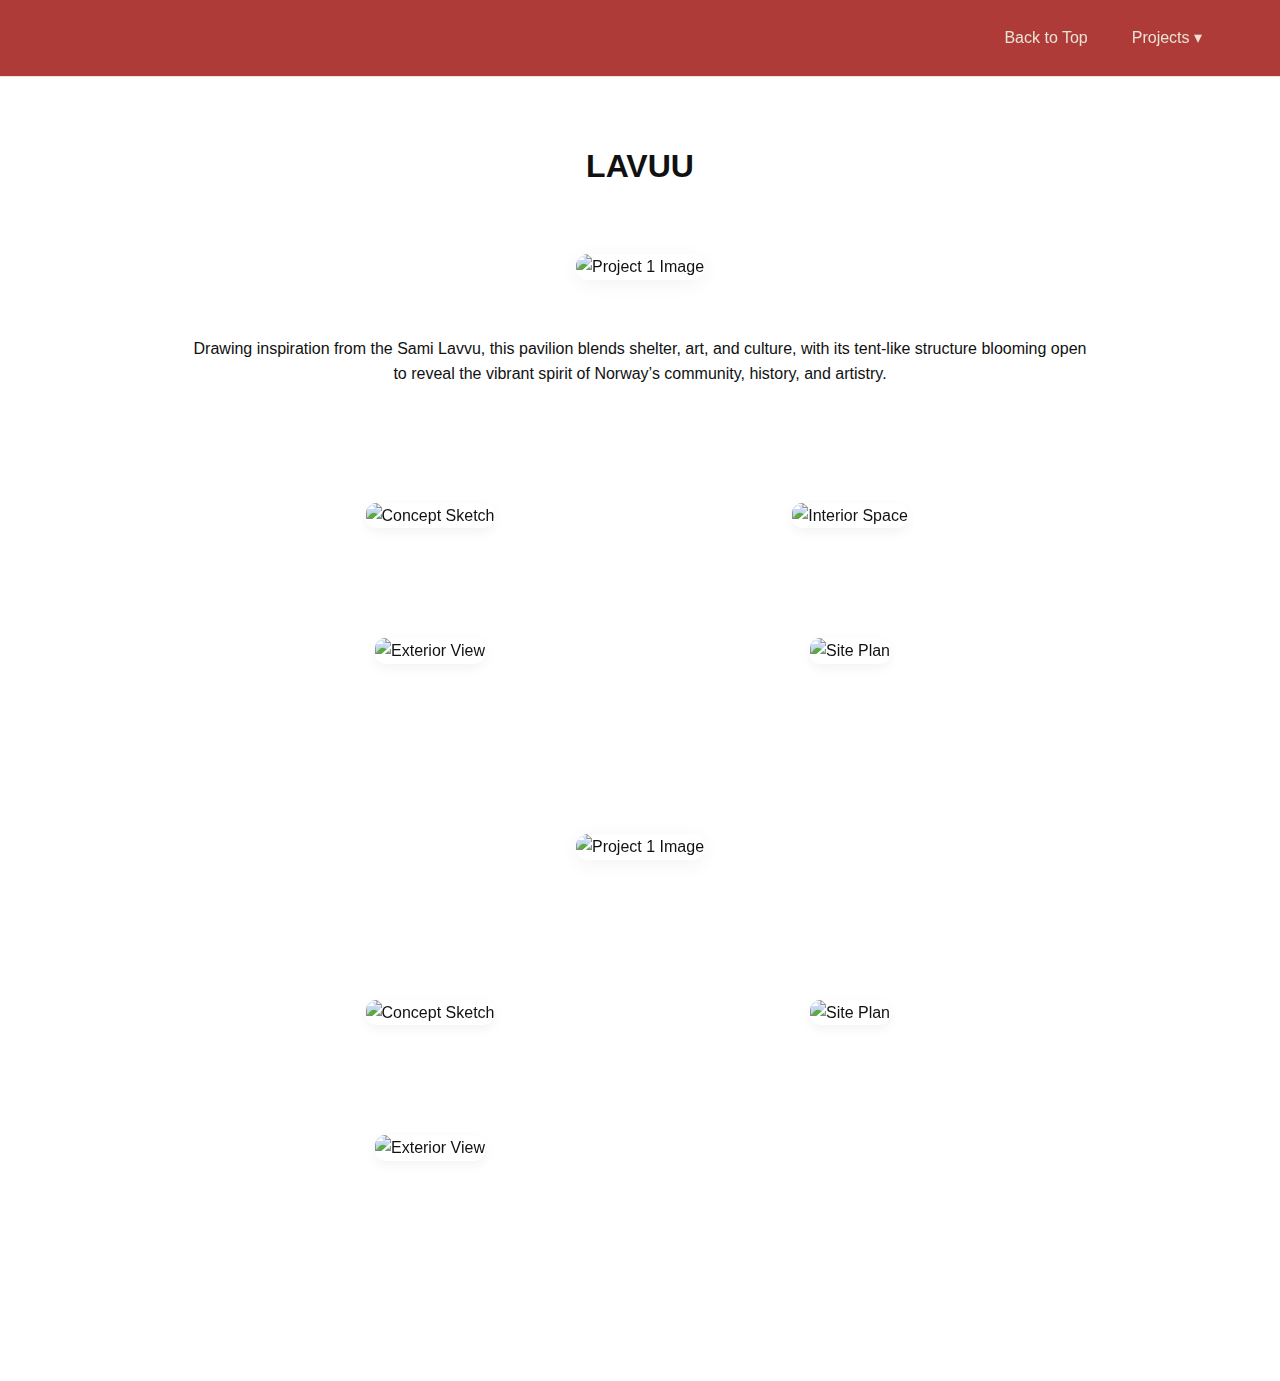
==== project3.html @ d080ab5f "Add files via upload" ====
<!DOCTYPE html>
<html lang="en">
<head>
  <meta charset="UTF-8" />
  <meta name="viewport" content="width=device-width, initial-scale=1.0"/>
  <title>Project 1 | Razan Alzouabi Portfolio</title>
  <link rel="stylesheet" href="styles.css" />
</head>
<body>
    <header class="navbar">
        <div class="logo">
          <a href="index.html" class="logo-link">Razan Alzouabi</a>
        </div>
        
        <nav class="nav-right">
          <ul class="nav-links">
            <li><a href="#top">Back to Top</a></li>
            <li class="dropdown">
              <button onclick="toggleMenu()" class="dropdown-toggle">Projects ▾</button>
              <ul class="dropdown-menu" id="projectDropdown">
                <li><a href="project1.html">Gateway Station</a></li>
                <li><a href="project2.html">House Revolution</a></li>
                <li><a href="project4.html">Occursus</a></li>
                <li><a href="project5.html">Capsule</a></li>
              </ul>
            </li>
          </ul>
        </nav>
      </header>

  <section class="project-detail">
    <div class="project-detail-container">
      <h1>LAVUU</h1>
      <img src="assets/LAVUU/Cover1.jpeg" alt="Project 1 Image" />
      <p>Drawing inspiration from the Sami Lavvu, this pavilion blends shelter, art, and culture, with its
        tent-like structure blooming open to reveal the vibrant spirit of Norway’s community, history, and
        artistry.</p>
        <div class="masonry-grid">
        <div class="masonry-item">
          <img src="assets/LAVUU/image1.jpeg" alt="Concept Sketch">
          
        </div>
        <div class="masonry-item">
          <img src="assets/LAVUU/image2.jpeg" alt="Exterior View">
          
        </div>
        <div class="masonry-item">
          <img src="assets/LAVUU/image3.jpeg" alt="Interior Space">
          
        </div>
        <div class="masonry-item">
          <img src="assets/LAVUU/image4.jpeg" alt="Site Plan">
          
        </div>
      </div>
      <div class="project-detail-container">
        
      <img src="assets/LAVUU/cover2.jpeg" alt="Project 1 Image" />
      
        <div class="masonry-grid">
            <div class="masonry-item">
              <img src="assets/LAVUU/image4.jpeg" alt="Concept Sketch">
              
            </div>
            <div class="masonry-item">
              <img src="assets/LAVUU/image5.jpeg" alt="Exterior View">
              
            </div>
            <div class="masonry-item">
              <img src="assets/LAVUU/image6.jpeg" alt="Site Plan">
              
           </div>
          </div>
    </div>
  </section>
  <!-- Lightbox Zoom Script -->
<script>
    document.querySelectorAll(".masonry-item img").forEach(img => {
      img.addEventListener("click", () => {
        const overlay = document.createElement("div");
        overlay.style = `
          position: fixed;
          top: 0; left: 0;
          width: 100vw;
          height: 100vh;
          background: rgba(0,0,0,0.9);
          display: flex;
          justify-content: center;
          align-items: center;
          z-index: 9999;
        `;
  
        const zoomedImg = document.createElement("img");
        zoomedImg.src = img.src;
        zoomedImg.style = `
          max-width: 90%;
          max-height: 90%;
          border-radius: 8px;
          box-shadow: 0 0 20px rgba(0,0,0,0.5);
        `;
  
        overlay.appendChild(zoomedImg);
        document.body.appendChild(overlay);
  
        overlay.addEventListener("click", () => overlay.remove());
      });
    });
  </script>
  <script>
    function toggleMenu() {
      const dropdown = document.getElementById('projectDropdown');
      dropdown.classList.toggle('show');
    }
  
    // Optional: Close menu when clicking outside
    window.addEventListener('click', function (e) {
      const toggle = document.querySelector('.dropdown-toggle');
      const menu = document.getElementById('projectDropdown');
      if (!toggle.contains(e.target) && !menu.contains(e.target)) {
        menu.classList.remove('show');
      }
    });
  </script>
</body>
</html>
---- styles.css ----
/* General Styles */
@font-face {
  font-family: 'MonumentGroteskMono';
  src: url('assets/fonts/monument-grotesk-mono.ttf') format('truetype');
  font-weight: normal;
  font-style: normal;
}

body {
  margin: 0;
  font-family: 'MonumentGroteskMono', 'Inter', sans-serif;
  background-color: #FCF5EB;
  color: #AA302D;
  line-height: 1.6;
}

html {
  scroll-behavior: smooth;
}

/* Navbar */
.navbar {
  display: flex;
  justify-content: space-between;
  align-items: center;
  padding: 20px 5%;
  position: fixed;
  width: 100%;
  top: 0;
  left: 0;
  background: rgba(170, 48, 45, 0.95);
  border-bottom: 1px solid #EAE3D6;
  z-index: 1000;
  box-sizing: border-box;
}

.logo-link {
  color: #EAE3D6;
  text-decoration: none;
  font-size: 1.4rem;
  letter-spacing: 0.5px;
  display: inline-block;
  opacity: 0;
  transform: translateY(-10px);
  animation: logoFadeSlide 2s ease-out forwards;
}

.logo-link:hover {
  color: #fff;
}

@keyframes logoFadeSlide {
  to {
    opacity: 1;
    transform: translateY(0);
  }
}

/* Right-aligned nav wrapper */
.nav-right {
  margin-left: auto;
  display: flex;
  align-items: center;
}

.nav-links {
  display: flex;
  gap: 15px;
  list-style: none;
  padding: 0;
  margin: 0;
  align-items: center;
}

.nav-links a {
  text-decoration: none;
  color: #EAE3D6;
  font-weight: 500;
  padding: 8px 14px;
  border: 1px solid transparent;
  border-radius: 20px;
  transition: all 0.3s ease;
  white-space: nowrap;
}

.nav-links a:hover {
  color: #AA302D;
  background-color: #EAE3D6;
  border-color: #EAE3D6;
}

/* Dropdown menu in nav */
.dropdown {
  position: relative;
}

.dropdown-toggle {
  background: none;
  border: none;
  color: #EAE3D6;
  font-weight: 500;
  cursor: pointer;
  font-size: 1rem;
  padding: 8px 14px;
}

.dropdown-menu {
  display: none;
  position: absolute;
  top: 35px;
  right: 0;
  background-color: #AA302D;
  padding: 10px;
  border-radius: 8px;
  box-shadow: 0 4px 12px rgba(0, 0, 0, 0.1);
  z-index: 1000;
}

.dropdown-menu.show {
  display: block;
}

.dropdown-menu li {
  list-style: none;
  margin: 8px 0;
}

.dropdown-menu a {
  text-decoration: none;
  color: #EAE3D6;
  font-size: 0.95rem;
}

.dropdown-menu a:hover {
  color: #fff;
}

/* Hamburger Menu */
.hamburger {
  font-size: 1.8rem;
  color: #EAE3D6;
  cursor: pointer;
  display: none;
  padding: 10px;
  user-select: none;
  z-index: 1002;
}

/* Hero Section */
.hero {
  height: 100vh;
  display: flex;
  align-items: center;
  justify-content: center;
  background: url('assets/images/raz1.jpeg') no-repeat center center/cover;
  text-align: center;
  color: #fff;
  padding: 0 20px;
  position: relative;
}

.hero::before {
  content: "";
  position: absolute;
  top: 0;
  left: 0;
  width: 100%;
  height: 100%;
  background: rgba(0, 0, 0, 0.4);
  z-index: -1;
}

.hero-text {
  position: relative;
  z-index: 1;
}

.hero-text h1 {
  font-size: 3rem;
  margin-bottom: 10px;
}

.hero-text p {
  font-size: 1.2rem;
  opacity: 0.9;
}

/* Section Padding */
.hero,
.projects-preview,
.about-section,
.contact-section,
.project-detail {
  padding-top: 120px;
}

/* Project Grid */
.project-grid {
  display: grid;
  grid-template-columns: repeat(auto-fit, minmax(250px, 1fr));
  gap: 30px;
  max-width: 1200px;
  margin: 0 auto;
  border-top: 1px solid #AA302D;
}

.project-card {
  text-decoration: none;
  color: inherit;
  display: block;
  border-top: 1px solid #AA302D;
}

.project-card img {
  width: 100%;
  height: 200px;
  object-fit: cover;
  border-radius: 12px;
  box-shadow: 0 4px 20px rgba(0, 0, 0, 0.05);
  transition: transform 0.3s ease, box-shadow 0.3s ease;
  border-top: 1px solid #AA302D;
}

.project-card h3 {
  font-size: 1.1rem;
  font-weight: 600;
  text-align: center;
  margin-top: 10px;
  color: #AA302D;
  border-top: 1px solid #AA302D;
}

.project-card:hover img {
  transform: translateY(-5px);
  box-shadow: 0 8px 20px rgba(0, 0, 0, 0.1);
}

/* Project Tiles (Optional Masonry Style) */
.project-tiles {
  display: flex;
  justify-content: center;
  flex-wrap: wrap;
  gap: 30px;
  padding-top: 40px;
}

.tile {
  width: 180px;
  text-align: center;
  text-decoration: none;
  color: #AA302D;
  transition: transform 0.3s ease;
}

.tile img {
  width: 100%;
  height: 450px;
  object-fit: cover;
  filter: grayscale(100%);
  box-shadow: 0 4px 12px rgba(0, 0, 0, 0.08);
  transition: transform 0.3s ease, filter 0.3s ease;
}

.tile:hover img {
  transform: scale(1.03);
  filter: grayscale(0%);
}

.tile p {
  margin-top: 10px;
  font-size: 0.95rem;
  font-weight: 500;
}

/* About Section */
.about-section {
  padding: 120px 40px;
  background-color: #FCF5EB;
  border-top: 1px solid #AA302D;
}

.about-container {
  display: flex;
  flex-direction: column;
  align-items: center;
  max-width: 1000px;
  margin: 0 auto;
  gap: 40px;
}

.about-image img {
  width: 300px;
  height: 250px;
  border-radius: 4px; /* minimal rounding for rectangle */
  object-fit: cover;
  box-shadow: 0 10px 30px rgba(0, 0, 0, 0.1);
  transition: transform 0.3s ease;
}

.about-image img:hover {
  transform: scale(1.05);
}

.about-text {
  text-align: center;
  font-weight: 600;
}

.about-text h2 {
  font-size: 2rem;
  margin-bottom: 20px;
}

.about-text p {
  font-size: 1.1rem;
  line-height: 1.8;
  max-width: 700px;
  margin: 0 auto 20px;
}

/* Contact Section */
.contact-section {
  padding: 120px 40px;
  background-color: #FCF5EB;
  border-top: 1px solid #AA302D;
  text-align: center;
}

.contact-container {
  max-width: 700px;
  margin: 0 auto;
}

.contact-section h2 {
  font-size: 2rem;
  margin-bottom: 20px;
}

.contact-section p {
  font-size: 1.1rem;
  margin-bottom: 40px;
  border-top: 1px solid #AA302D;
  color: #333;
}

.contact-links {
  display: flex;
  flex-direction: column;
  gap: 15px;
}

.contact-links a {
  font-size: 1rem;
  text-decoration: none;
  color: #111;
  transition: color 0.3s ease;
}

.contact-links a:hover {
  color: #666;
}

@media (min-width: 600px) {
  .contact-links {
    flex-direction: row;
    justify-content: center;
  }

  .contact-links a {
    margin: 0 10px;
  }
}

/* Footer */
.footer {
  text-align: center;
  padding: 40px 0;
  font-size: 0.9rem;
  color: #FCF5EB;
  background-color: #AA302D;
}

/* Project Detail Page */
.project-detail {
  padding: 120px 40px;
  background-color: #fff;
  color: #111;
}

.project-detail-container {
  max-width: 900px;
  margin: 0 auto;
  text-align: center;
}

.project-detail-container img {
  width: 100%;
  max-height: 600px;
  object-fit: cover;
  margin: 40px 0;
  border-radius: 12px;
  box-shadow: 0 4px 20px rgba(0, 0, 0, 0.05);
  filter: grayscale(0%);
}

/* Masonry Grid */
.masonry-grid {
  column-count: 2;
  column-gap: 20px;
  padding: 60px 40px;
}

.masonry-item {
  break-inside: avoid;
  margin-bottom: 30px;
  transition: transform 0.3s ease;
  cursor: zoom-in;
}

.masonry-item img {
  width: 100%;
  border-radius: 10px;
  box-shadow: 0 4px 12px rgba(0, 0, 0, 0.05);
  transition: transform 0.3s ease;
}

.masonry-item:hover img {
  transform: scale(1.02);
}

.caption {
  font-size: 0.95rem;
  color: #444;
  margin-top: 10px;
  text-align: center;
}

/* Mobile Responsive Styles */
@media (max-width: 768px) {
  .navbar {
    flex-direction: column;
    align-items: flex-start;
    padding: 15px 5%;
  }
  
  .nav-right {
    width: 100%;
    display: flex;
    justify-content: space-between;
    align-items: center;
    margin-top: 10px;
  }
  
  .nav-links {
    flex-direction: column;
    align-items: flex-start;
    width: 100%;
  }
  
  .dropdown-menu {
    top: 100%;
    right: 5%;
  }
  
  .hero-text h1 {
    font-size: 2rem;
  }
  
  .hero-text p {
    font-size: 1rem;
  }
  
  .about-container {
    flex-direction: column;
    text-align: center;
  }
}

/* Hamburger (Mobile Only) */
@media (max-width: 768px) {
  .hamburger {
    display: block;
  }
  
  .nav-right {
    display: none;
  }
}

/* End of CSS */
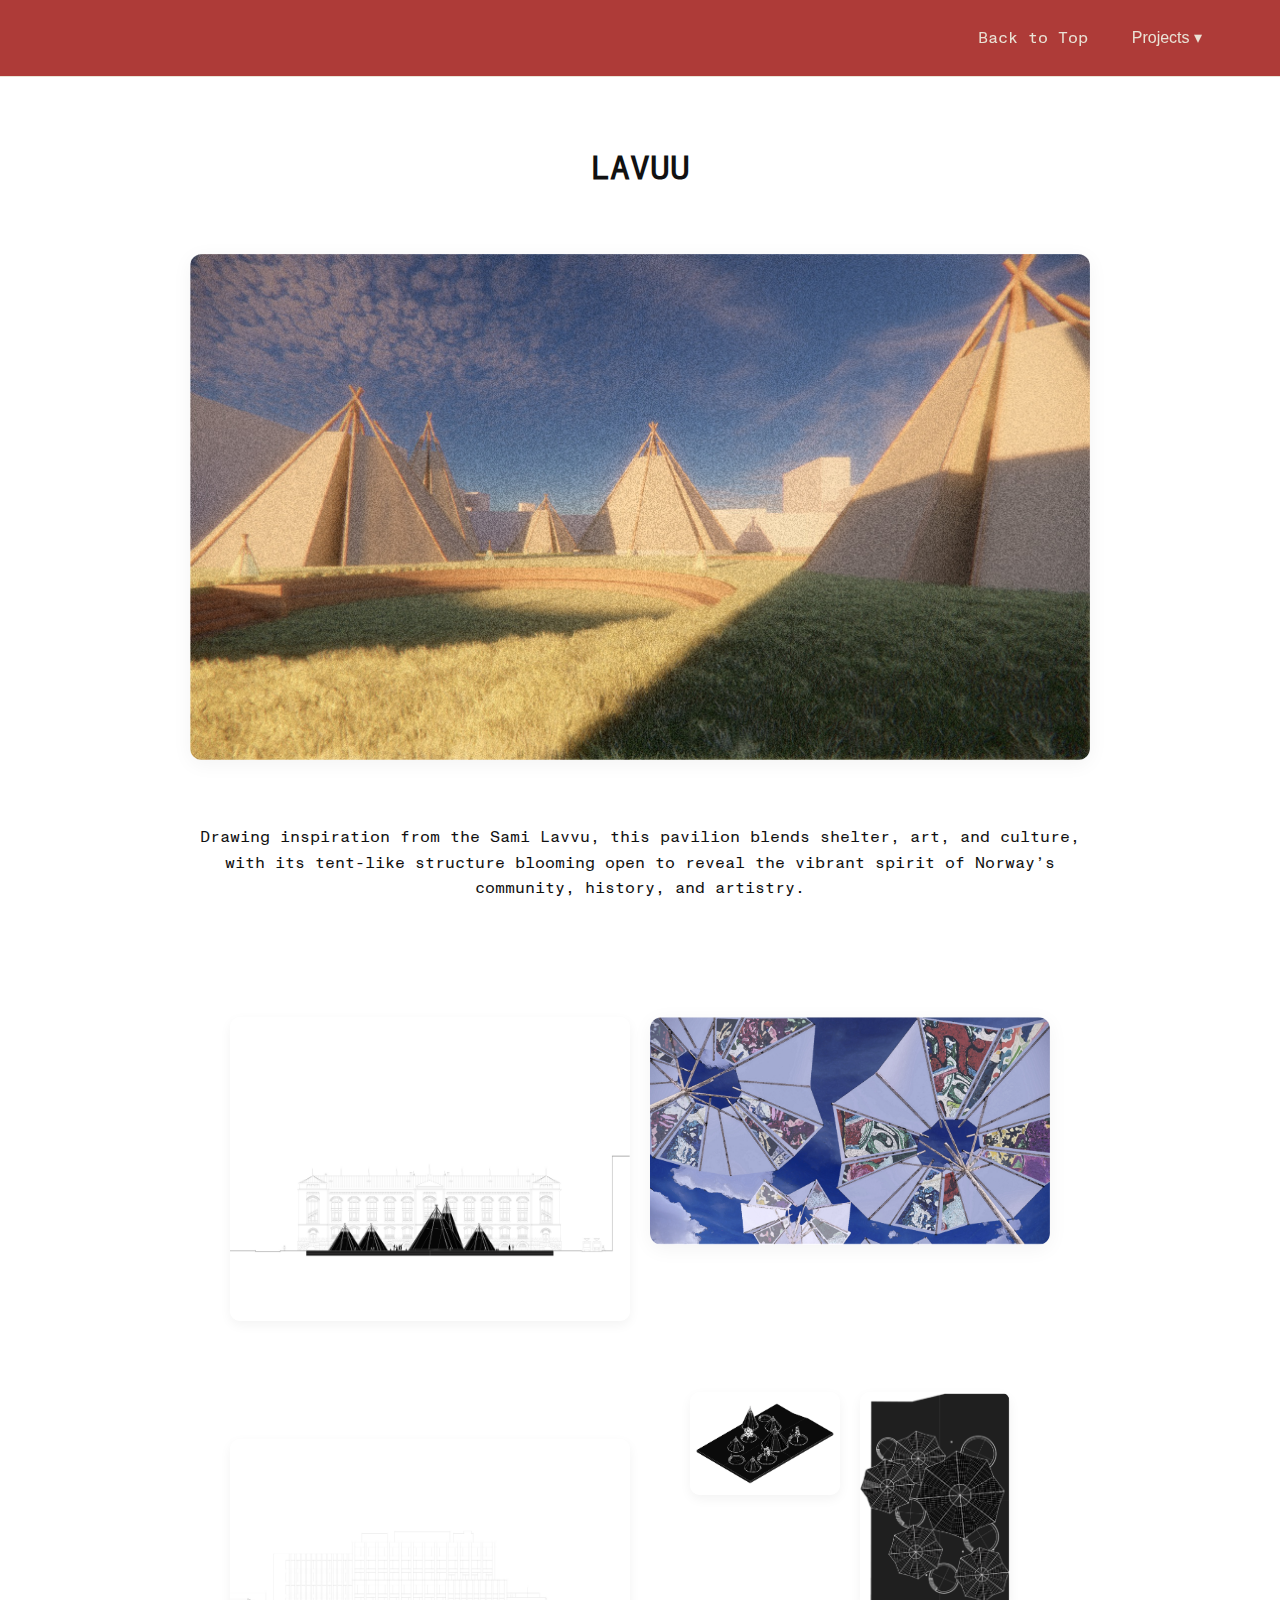
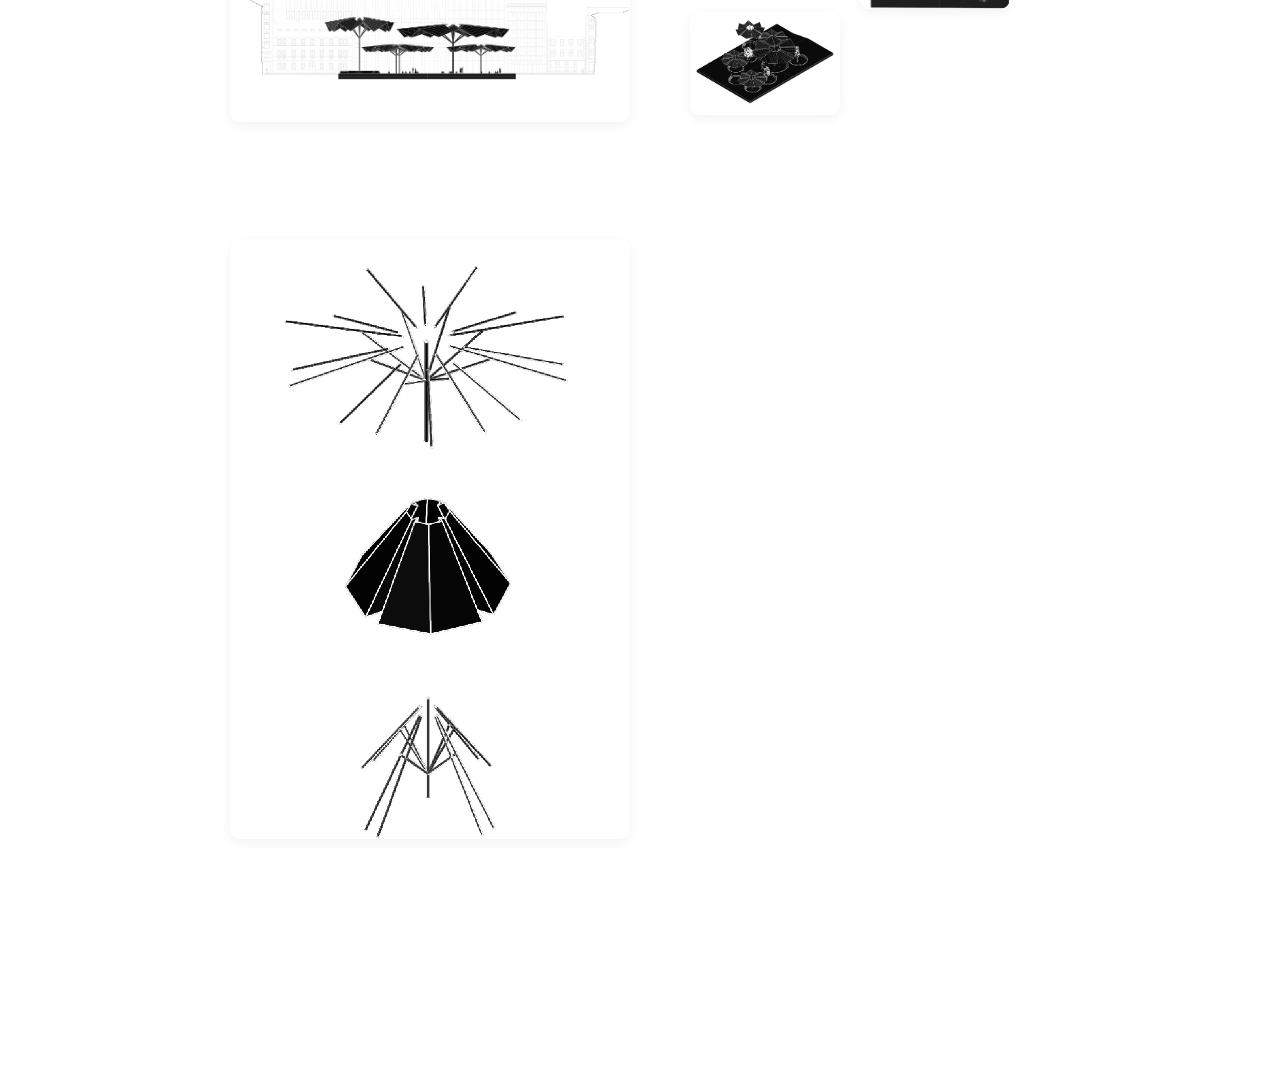
==== commit 7602e184: "Update project3.html" ====
--- a/project3.html
+++ b/project3.html
@@ -46,16 +46,11 @@
         </div>
         <div class="masonry-item">
           <img src="assets/LAVUU/image3.jpeg" alt="Interior Space">
-          
-        </div>
-        <div class="masonry-item">
-          <img src="assets/LAVUU/image4.jpeg" alt="Site Plan">
-          
-        </div>
+        
       </div>
       <div class="project-detail-container">
         
-      <img src="assets/LAVUU/cover2.jpeg" alt="Project 1 Image" />
+      <img src="assets/LAVUU/Cover2.jpeg" alt="Project 1 Image" />
       
         <div class="masonry-grid">
             <div class="masonry-item">
@@ -122,4 +117,4 @@
     });
   </script>
 </body>
-</html>+</html>
--- a/styles.css
+++ b/styles.css
@@ -476,15 +476,22 @@
   }
 }
 
-/* Hamburger (Mobile Only) */
 @media (max-width: 768px) {
   .hamburger {
     display: block;
   }
   
+  /* Instead of hiding, display nav-right in block layout */
   .nav-right {
-    display: none;
-  }
-}
-
-/* End of CSS */+    display: block;
+    width: 100%;
+    text-align: center;
+  }
+  
+  .nav-links {
+    flex-direction: column;
+    align-items: center;
+  }
+}
+
+/* End of CSS */
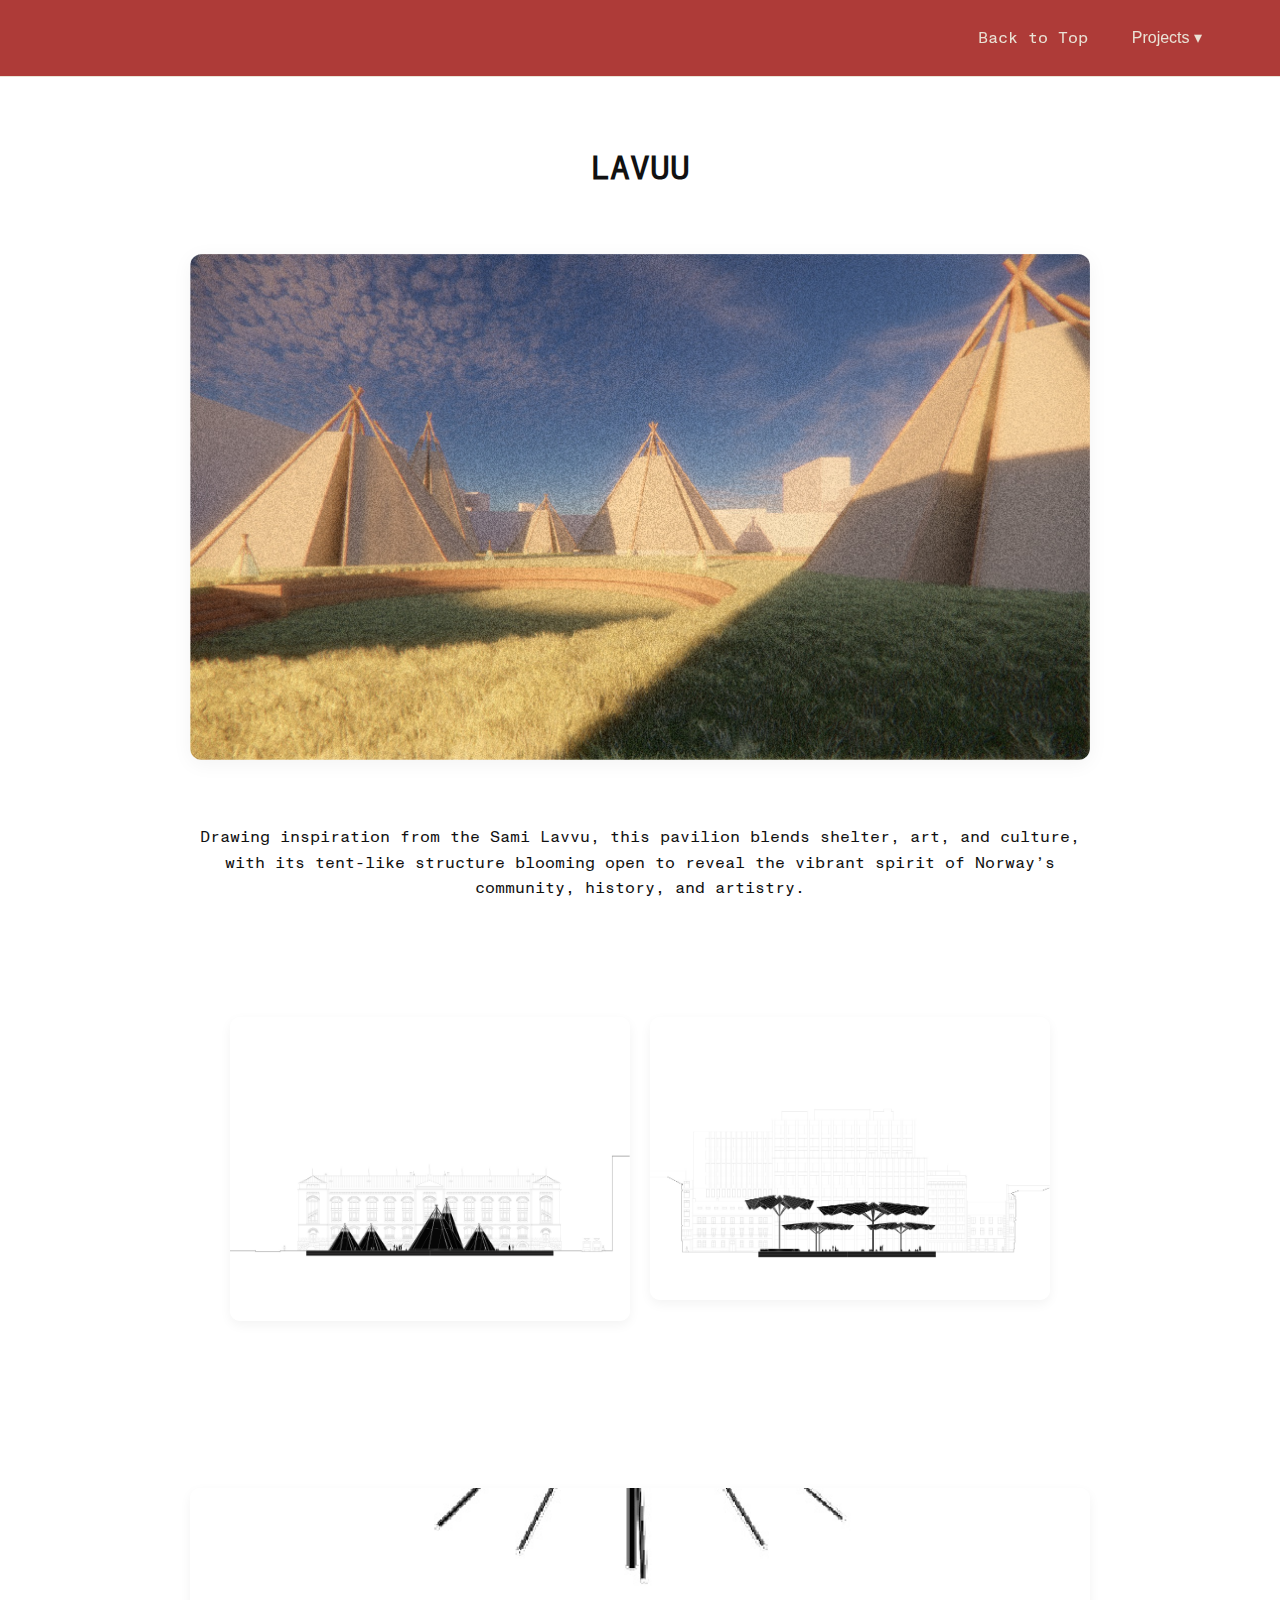
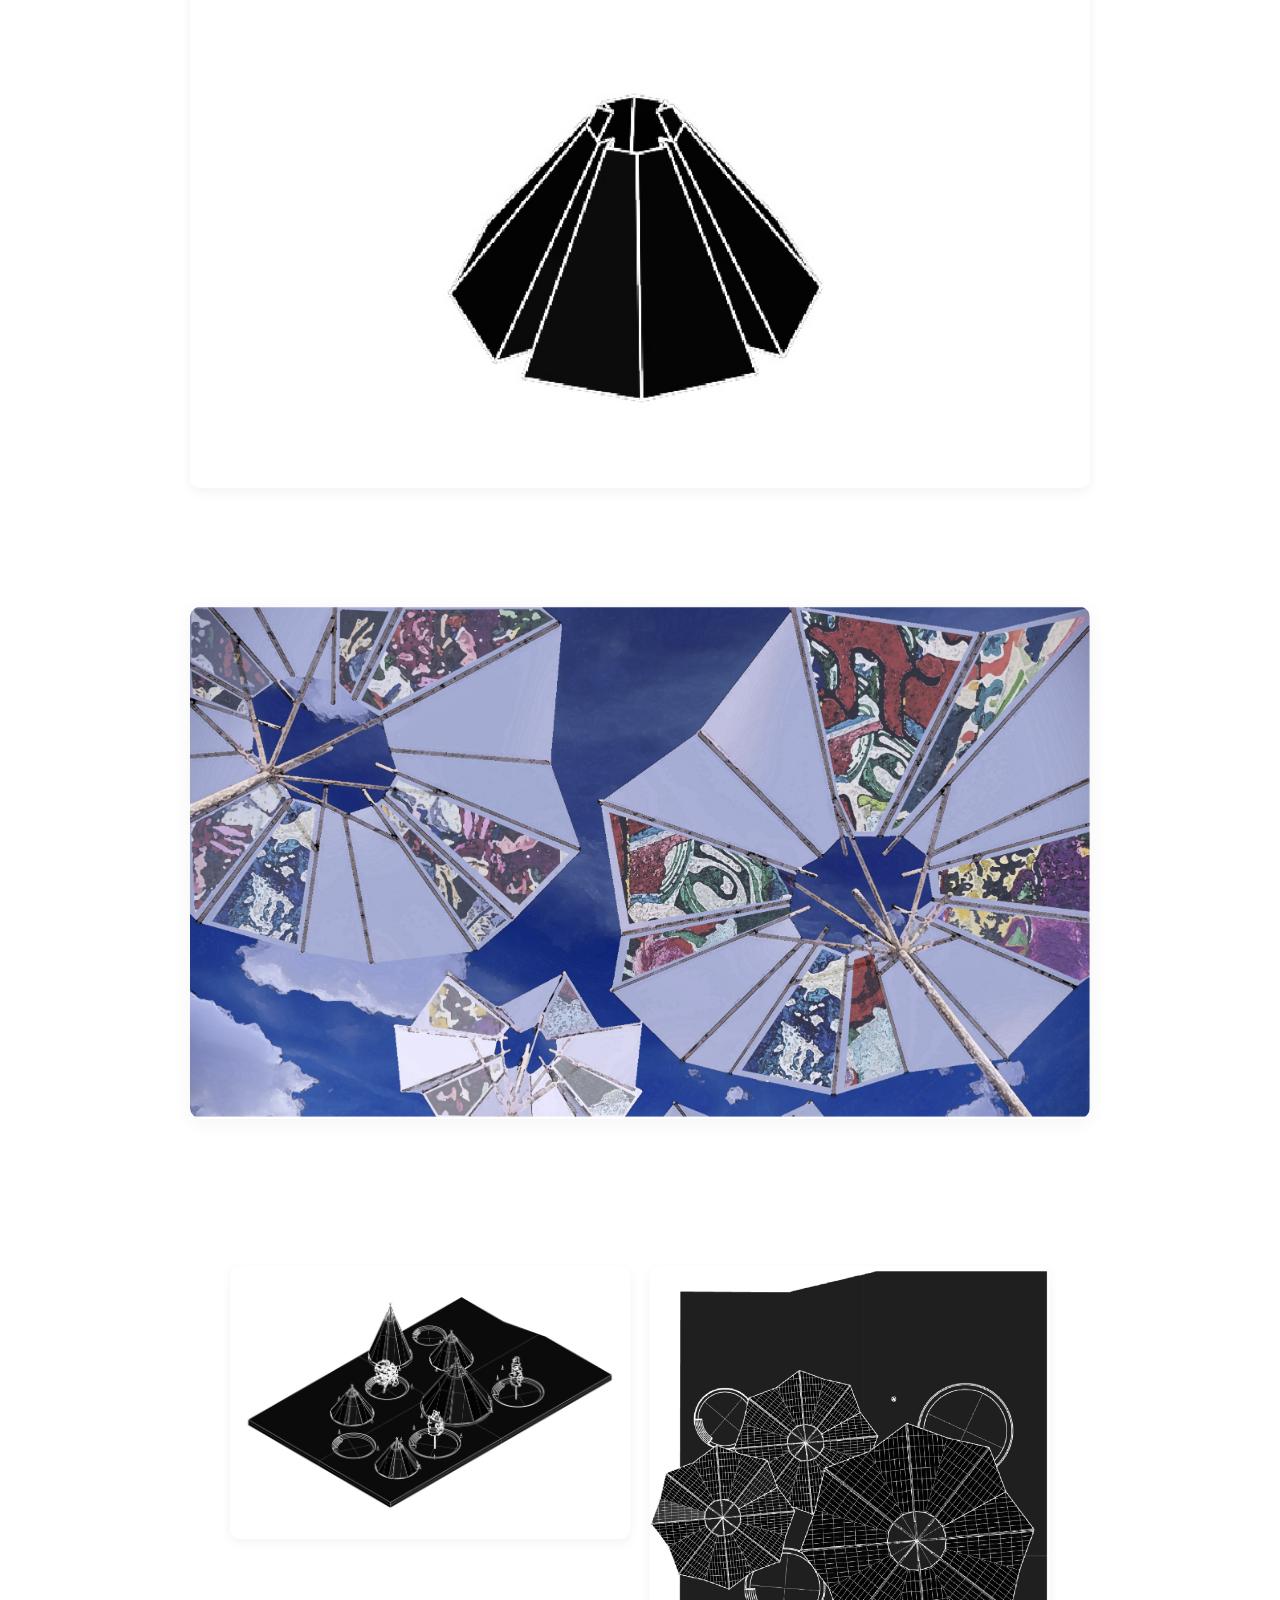
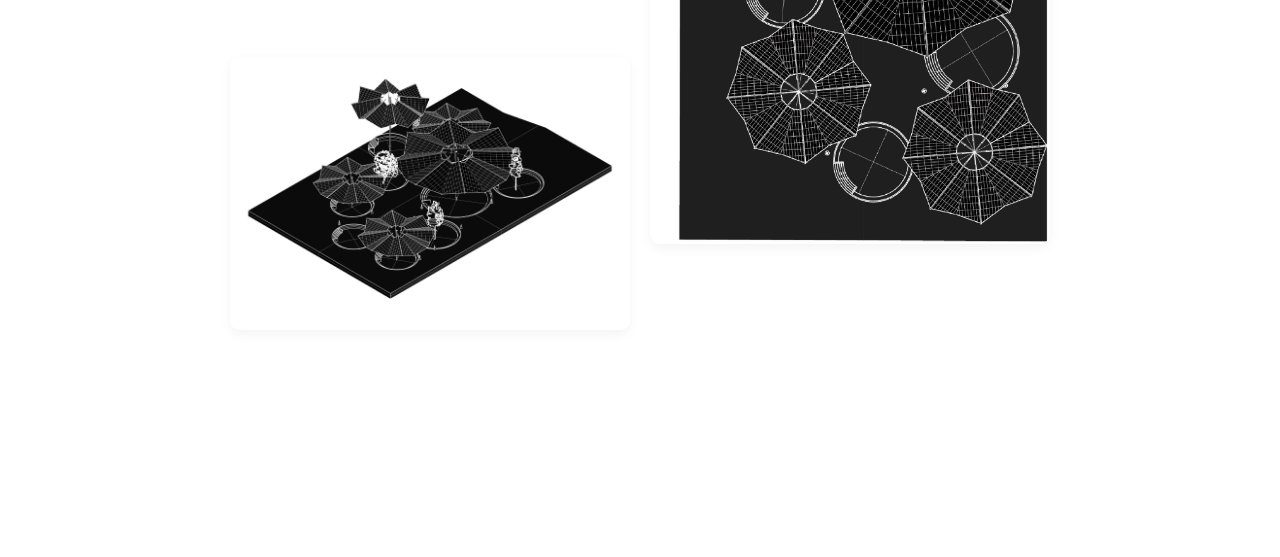
==== commit 42fb819b: "Update project3.html" ====
--- a/project3.html
+++ b/project3.html
@@ -43,6 +43,7 @@
         <div class="masonry-item">
           <img src="assets/LAVUU/image2.jpeg" alt="Exterior View">
           
+        </div>
         </div>
         <div class="masonry-item">
           <img src="assets/LAVUU/image3.jpeg" alt="Interior Space">
